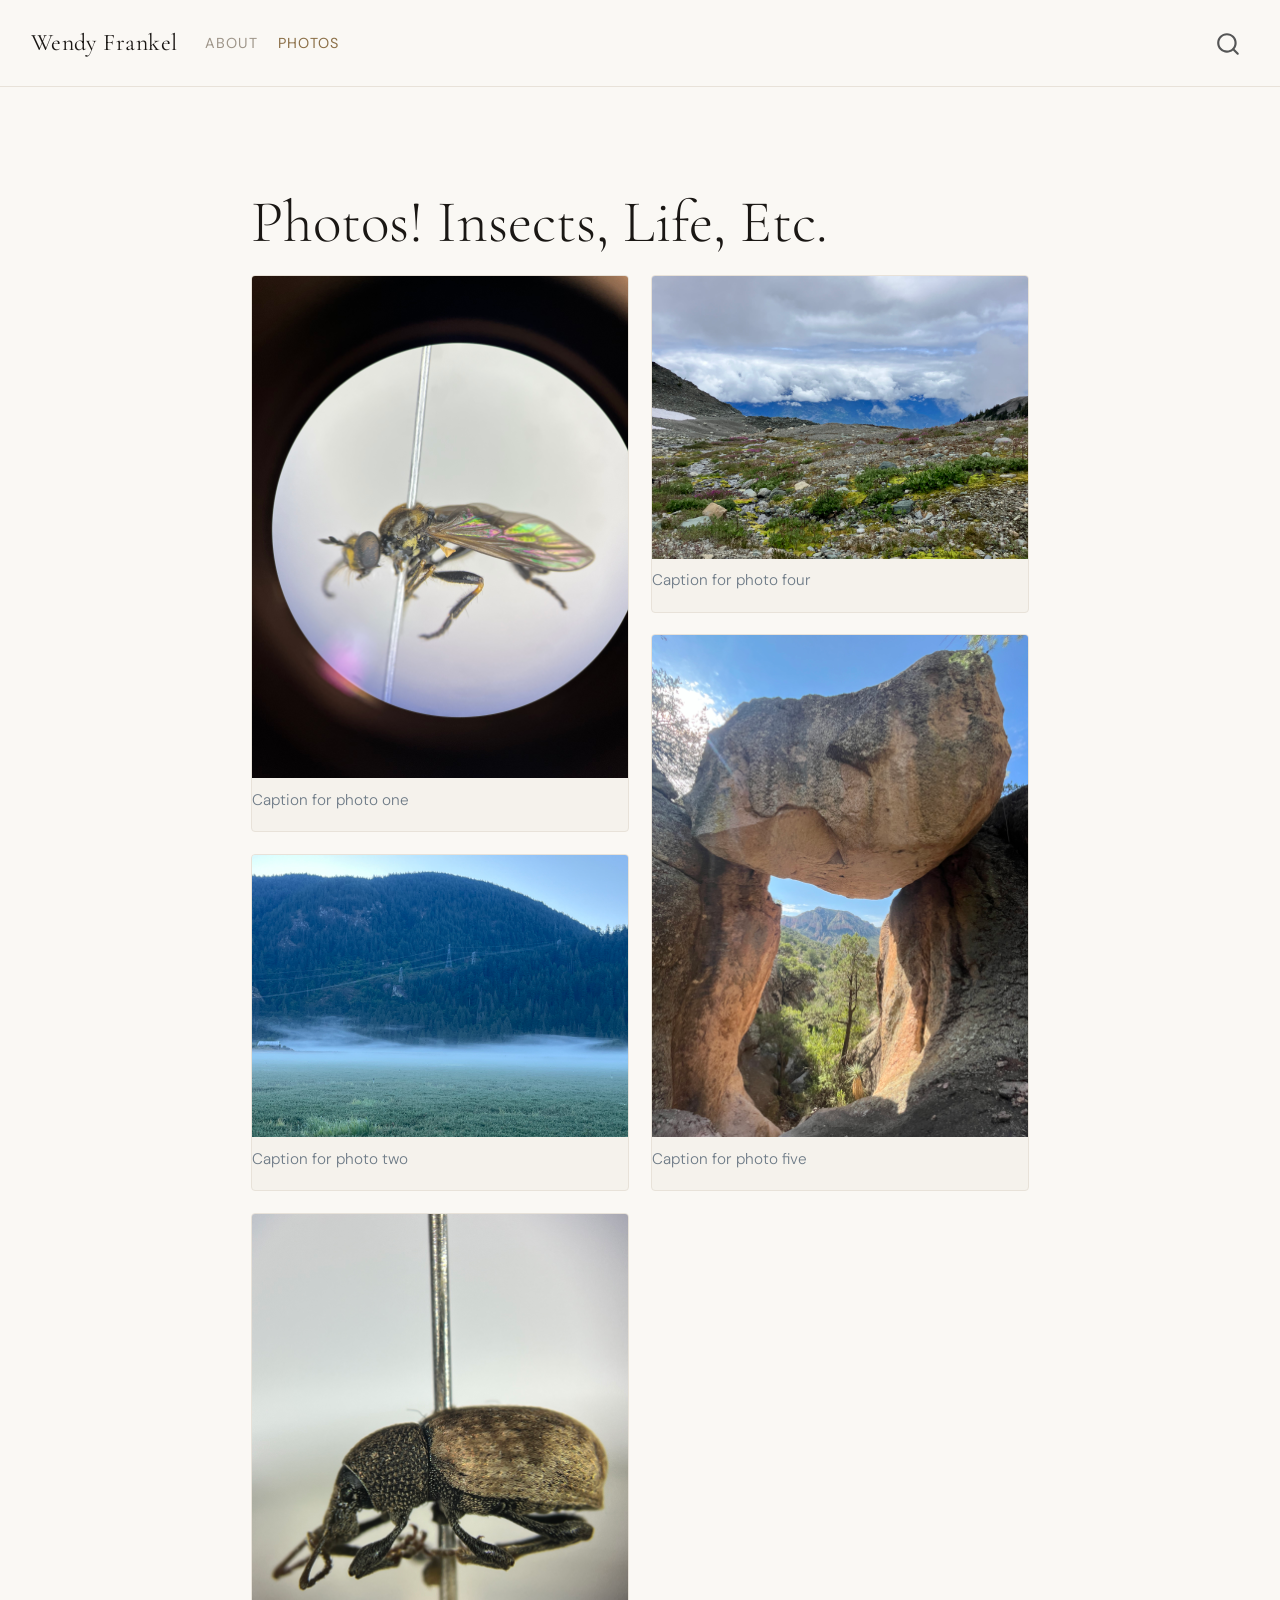
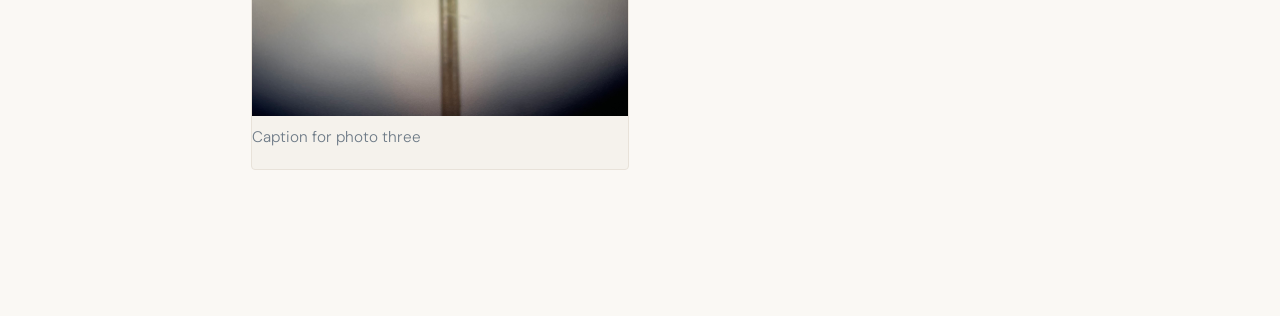
==== docs/photos.html @ 1eaa8f74 "redesign; more information, photos, styling" ====
<!DOCTYPE html>
<html xmlns="http://www.w3.org/1999/xhtml" lang="en" xml:lang="en"><head>

<meta charset="utf-8">
<meta name="generator" content="quarto-1.7.33">

<meta name="viewport" content="width=device-width, initial-scale=1.0, user-scalable=yes">


<title>photos – Wendy Frankel</title>
<style>
code{white-space: pre-wrap;}
span.smallcaps{font-variant: small-caps;}
div.columns{display: flex; gap: min(4vw, 1.5em);}
div.column{flex: auto; overflow-x: auto;}
div.hanging-indent{margin-left: 1.5em; text-indent: -1.5em;}
ul.task-list{list-style: none;}
ul.task-list li input[type="checkbox"] {
  width: 0.8em;
  margin: 0 0.8em 0.2em -1em; /* quarto-specific, see https://github.com/quarto-dev/quarto-cli/issues/4556 */ 
  vertical-align: middle;
}
</style>


<script src="site_libs/quarto-nav/quarto-nav.js"></script>
<script src="site_libs/quarto-nav/headroom.min.js"></script>
<script src="site_libs/clipboard/clipboard.min.js"></script>
<script src="site_libs/quarto-search/autocomplete.umd.js"></script>
<script src="site_libs/quarto-search/fuse.min.js"></script>
<script src="site_libs/quarto-search/quarto-search.js"></script>
<meta name="quarto:offset" content="./">
<script src="site_libs/quarto-html/quarto.js" type="module"></script>
<script src="site_libs/quarto-html/tabsets/tabsets.js" type="module"></script>
<script src="site_libs/quarto-html/popper.min.js"></script>
<script src="site_libs/quarto-html/tippy.umd.min.js"></script>
<script src="site_libs/quarto-html/anchor.min.js"></script>
<link href="site_libs/quarto-html/tippy.css" rel="stylesheet">
<link href="site_libs/quarto-html/quarto-syntax-highlighting-ea385d0e468b0dd5ea5bf0780b1290d9.css" rel="stylesheet" id="quarto-text-highlighting-styles">
<script src="site_libs/bootstrap/bootstrap.min.js"></script>
<link href="site_libs/bootstrap/bootstrap-icons.css" rel="stylesheet">
<link href="site_libs/bootstrap/bootstrap-c1fac2584b48ed01fb6e278e36375074.min.css" rel="stylesheet" append-hash="true" id="quarto-bootstrap" data-mode="light">
<script id="quarto-search-options" type="application/json">{
  "location": "navbar",
  "copy-button": false,
  "collapse-after": 3,
  "panel-placement": "end",
  "type": "overlay",
  "limit": 50,
  "keyboard-shortcut": [
    "f",
    "/",
    "s"
  ],
  "show-item-context": false,
  "language": {
    "search-no-results-text": "No results",
    "search-matching-documents-text": "matching documents",
    "search-copy-link-title": "Copy link to search",
    "search-hide-matches-text": "Hide additional matches",
    "search-more-match-text": "more match in this document",
    "search-more-matches-text": "more matches in this document",
    "search-clear-button-title": "Clear",
    "search-text-placeholder": "",
    "search-detached-cancel-button-title": "Cancel",
    "search-submit-button-title": "Submit",
    "search-label": "Search"
  }
}</script>


<link rel="stylesheet" href="styles.css">
</head>

<body class="nav-fixed quarto-light">

<div id="quarto-search-results"></div>
  <header id="quarto-header" class="headroom fixed-top">
    <nav class="navbar navbar-expand-lg " data-bs-theme="dark">
      <div class="navbar-container container-fluid">
      <div class="navbar-brand-container mx-auto">
    <a class="navbar-brand" href="./index.html">
    <span class="navbar-title">Wendy Frankel</span>
    </a>
  </div>
            <div id="quarto-search" class="" title="Search"></div>
          <button class="navbar-toggler" type="button" data-bs-toggle="collapse" data-bs-target="#navbarCollapse" aria-controls="navbarCollapse" role="menu" aria-expanded="false" aria-label="Toggle navigation" onclick="if (window.quartoToggleHeadroom) { window.quartoToggleHeadroom(); }">
  <span class="navbar-toggler-icon"></span>
</button>
          <div class="collapse navbar-collapse" id="navbarCollapse">
            <ul class="navbar-nav navbar-nav-scroll me-auto">
  <li class="nav-item">
    <a class="nav-link" href="./index.html"> 
<span class="menu-text">About</span></a>
  </li>  
  <li class="nav-item">
    <a class="nav-link active" href="./photos.html" aria-current="page"> 
<span class="menu-text">Photos</span></a>
  </li>  
</ul>
          </div> <!-- /navcollapse -->
            <div class="quarto-navbar-tools">
</div>
      </div> <!-- /container-fluid -->
    </nav>
</header>
<!-- content -->
<div id="quarto-content" class="quarto-container page-columns page-rows-contents page-layout-full page-navbar">
<!-- sidebar -->
<!-- margin-sidebar -->
    
<!-- main -->
<main class="content column-page" id="quarto-document-content"><header id="title-block-header" class="quarto-title-block"></header>




<section id="photos-insects-life-etc." class="level1 page-header">
<h1>Photos! Insects, Life, Etc.</h1>
</section>
<div class="section-container">
<div class="masonry-grid">
<div class="masonry-item">
<div class="quarto-figure quarto-figure-center">
<figure class="figure">
<p><img src="photos/photo1.jpg" class="masonry-photo img-fluid figure-img"></p>
<figcaption>Caption for photo one</figcaption>
</figure>
</div>
<div class="photo-caption">
<p>A robber fly at the Beaty, <em>Eudioctria sackeni</em></p>
</div>
</div>
<div class="masonry-item">
<div class="quarto-figure quarto-figure-center">
<figure class="figure">
<p><img src="photos/photo2.jpg" class="masonry-photo img-fluid figure-img"></p>
<figcaption>Caption for photo two</figcaption>
</figure>
</div>
<div class="photo-caption">
<p>Cranberry field in Pitt Meadows, which I monitored for pests in.</p>
</div>
</div>
<div class="masonry-item">
<div class="quarto-figure quarto-figure-center">
<figure class="figure">
<p><img src="photos/photo3.jpg" class="masonry-photo img-fluid figure-img"></p>
<figcaption>Caption for photo three</figcaption>
</figure>
</div>
<div class="photo-caption">
<p>A weevil at the Beaty.</p>
</div>
</div>
<div class="masonry-item">
<div class="quarto-figure quarto-figure-center">
<figure class="figure">
<p><img src="photos/photo4.jpg" class="masonry-photo img-fluid figure-img"></p>
<figcaption>Caption for photo four</figcaption>
</figure>
</div>
<div class="photo-caption">
<p>At the top of Black Tusk Mountain in Garibaldi National Park for a Bioblitz!</p>
</div>
</div>
<div class="masonry-item">
<div class="quarto-figure quarto-figure-center">
<figure class="figure">
<p><img src="photos/photo5.jpg" class="masonry-photo img-fluid figure-img"></p>
<figcaption>Caption for photo five</figcaption>
</figure>
</div>
<div class="photo-caption">
<p>Hike photo from my time at the Southwestern Research Station, Arizona.</p>
</div>
</div>
</div>
</div>



</main> <!-- /main -->
<script id="quarto-html-after-body" type="application/javascript">
  window.document.addEventListener("DOMContentLoaded", function (event) {
    const icon = "";
    const anchorJS = new window.AnchorJS();
    anchorJS.options = {
      placement: 'right',
      icon: icon
    };
    anchorJS.add('.anchored');
    const isCodeAnnotation = (el) => {
      for (const clz of el.classList) {
        if (clz.startsWith('code-annotation-')) {                     
          return true;
        }
      }
      return false;
    }
    const onCopySuccess = function(e) {
      // button target
      const button = e.trigger;
      // don't keep focus
      button.blur();
      // flash "checked"
      button.classList.add('code-copy-button-checked');
      var currentTitle = button.getAttribute("title");
      button.setAttribute("title", "Copied!");
      let tooltip;
      if (window.bootstrap) {
        button.setAttribute("data-bs-toggle", "tooltip");
        button.setAttribute("data-bs-placement", "left");
        button.setAttribute("data-bs-title", "Copied!");
        tooltip = new bootstrap.Tooltip(button, 
          { trigger: "manual", 
            customClass: "code-copy-button-tooltip",
            offset: [0, -8]});
        tooltip.show();    
      }
      setTimeout(function() {
        if (tooltip) {
          tooltip.hide();
          button.removeAttribute("data-bs-title");
          button.removeAttribute("data-bs-toggle");
          button.removeAttribute("data-bs-placement");
        }
        button.setAttribute("title", currentTitle);
        button.classList.remove('code-copy-button-checked');
      }, 1000);
      // clear code selection
      e.clearSelection();
    }
    const getTextToCopy = function(trigger) {
        const codeEl = trigger.previousElementSibling.cloneNode(true);
        for (const childEl of codeEl.children) {
          if (isCodeAnnotation(childEl)) {
            childEl.remove();
          }
        }
        return codeEl.innerText;
    }
    const clipboard = new window.ClipboardJS('.code-copy-button:not([data-in-quarto-modal])', {
      text: getTextToCopy
    });
    clipboard.on('success', onCopySuccess);
    if (window.document.getElementById('quarto-embedded-source-code-modal')) {
      const clipboardModal = new window.ClipboardJS('.code-copy-button[data-in-quarto-modal]', {
        text: getTextToCopy,
        container: window.document.getElementById('quarto-embedded-source-code-modal')
      });
      clipboardModal.on('success', onCopySuccess);
    }
      var localhostRegex = new RegExp(/^(?:http|https):\/\/localhost\:?[0-9]*\//);
      var mailtoRegex = new RegExp(/^mailto:/);
        var filterRegex = new RegExp('/' + window.location.host + '/');
      var isInternal = (href) => {
          return filterRegex.test(href) || localhostRegex.test(href) || mailtoRegex.test(href);
      }
      // Inspect non-navigation links and adorn them if external
     var links = window.document.querySelectorAll('a[href]:not(.nav-link):not(.navbar-brand):not(.toc-action):not(.sidebar-link):not(.sidebar-item-toggle):not(.pagination-link):not(.no-external):not([aria-hidden]):not(.dropdown-item):not(.quarto-navigation-tool):not(.about-link)');
      for (var i=0; i<links.length; i++) {
        const link = links[i];
        if (!isInternal(link.href)) {
          // undo the damage that might have been done by quarto-nav.js in the case of
          // links that we want to consider external
          if (link.dataset.originalHref !== undefined) {
            link.href = link.dataset.originalHref;
          }
        }
      }
    function tippyHover(el, contentFn, onTriggerFn, onUntriggerFn) {
      const config = {
        allowHTML: true,
        maxWidth: 500,
        delay: 100,
        arrow: false,
        appendTo: function(el) {
            return el.parentElement;
        },
        interactive: true,
        interactiveBorder: 10,
        theme: 'quarto',
        placement: 'bottom-start',
      };
      if (contentFn) {
        config.content = contentFn;
      }
      if (onTriggerFn) {
        config.onTrigger = onTriggerFn;
      }
      if (onUntriggerFn) {
        config.onUntrigger = onUntriggerFn;
      }
      window.tippy(el, config); 
    }
    const noterefs = window.document.querySelectorAll('a[role="doc-noteref"]');
    for (var i=0; i<noterefs.length; i++) {
      const ref = noterefs[i];
      tippyHover(ref, function() {
        // use id or data attribute instead here
        let href = ref.getAttribute('data-footnote-href') || ref.getAttribute('href');
        try { href = new URL(href).hash; } catch {}
        const id = href.replace(/^#\/?/, "");
        const note = window.document.getElementById(id);
        if (note) {
          return note.innerHTML;
        } else {
          return "";
        }
      });
    }
    const xrefs = window.document.querySelectorAll('a.quarto-xref');
    const processXRef = (id, note) => {
      // Strip column container classes
      const stripColumnClz = (el) => {
        el.classList.remove("page-full", "page-columns");
        if (el.children) {
          for (const child of el.children) {
            stripColumnClz(child);
          }
        }
      }
      stripColumnClz(note)
      if (id === null || id.startsWith('sec-')) {
        // Special case sections, only their first couple elements
        const container = document.createElement("div");
        if (note.children && note.children.length > 2) {
          container.appendChild(note.children[0].cloneNode(true));
          for (let i = 1; i < note.children.length; i++) {
            const child = note.children[i];
            if (child.tagName === "P" && child.innerText === "") {
              continue;
            } else {
              container.appendChild(child.cloneNode(true));
              break;
            }
          }
          if (window.Quarto?.typesetMath) {
            window.Quarto.typesetMath(container);
          }
          return container.innerHTML
        } else {
          if (window.Quarto?.typesetMath) {
            window.Quarto.typesetMath(note);
          }
          return note.innerHTML;
        }
      } else {
        // Remove any anchor links if they are present
        const anchorLink = note.querySelector('a.anchorjs-link');
        if (anchorLink) {
          anchorLink.remove();
        }
        if (window.Quarto?.typesetMath) {
          window.Quarto.typesetMath(note);
        }
        if (note.classList.contains("callout")) {
          return note.outerHTML;
        } else {
          return note.innerHTML;
        }
      }
    }
    for (var i=0; i<xrefs.length; i++) {
      const xref = xrefs[i];
      tippyHover(xref, undefined, function(instance) {
        instance.disable();
        let url = xref.getAttribute('href');
        let hash = undefined; 
        if (url.startsWith('#')) {
          hash = url;
        } else {
          try { hash = new URL(url).hash; } catch {}
        }
        if (hash) {
          const id = hash.replace(/^#\/?/, "");
          const note = window.document.getElementById(id);
          if (note !== null) {
            try {
              const html = processXRef(id, note.cloneNode(true));
              instance.setContent(html);
            } finally {
              instance.enable();
              instance.show();
            }
          } else {
            // See if we can fetch this
            fetch(url.split('#')[0])
            .then(res => res.text())
            .then(html => {
              const parser = new DOMParser();
              const htmlDoc = parser.parseFromString(html, "text/html");
              const note = htmlDoc.getElementById(id);
              if (note !== null) {
                const html = processXRef(id, note);
                instance.setContent(html);
              } 
            }).finally(() => {
              instance.enable();
              instance.show();
            });
          }
        } else {
          // See if we can fetch a full url (with no hash to target)
          // This is a special case and we should probably do some content thinning / targeting
          fetch(url)
          .then(res => res.text())
          .then(html => {
            const parser = new DOMParser();
            const htmlDoc = parser.parseFromString(html, "text/html");
            const note = htmlDoc.querySelector('main.content');
            if (note !== null) {
              // This should only happen for chapter cross references
              // (since there is no id in the URL)
              // remove the first header
              if (note.children.length > 0 && note.children[0].tagName === "HEADER") {
                note.children[0].remove();
              }
              const html = processXRef(null, note);
              instance.setContent(html);
            } 
          }).finally(() => {
            instance.enable();
            instance.show();
          });
        }
      }, function(instance) {
      });
    }
        let selectedAnnoteEl;
        const selectorForAnnotation = ( cell, annotation) => {
          let cellAttr = 'data-code-cell="' + cell + '"';
          let lineAttr = 'data-code-annotation="' +  annotation + '"';
          const selector = 'span[' + cellAttr + '][' + lineAttr + ']';
          return selector;
        }
        const selectCodeLines = (annoteEl) => {
          const doc = window.document;
          const targetCell = annoteEl.getAttribute("data-target-cell");
          const targetAnnotation = annoteEl.getAttribute("data-target-annotation");
          const annoteSpan = window.document.querySelector(selectorForAnnotation(targetCell, targetAnnotation));
          const lines = annoteSpan.getAttribute("data-code-lines").split(",");
          const lineIds = lines.map((line) => {
            return targetCell + "-" + line;
          })
          let top = null;
          let height = null;
          let parent = null;
          if (lineIds.length > 0) {
              //compute the position of the single el (top and bottom and make a div)
              const el = window.document.getElementById(lineIds[0]);
              top = el.offsetTop;
              height = el.offsetHeight;
              parent = el.parentElement.parentElement;
            if (lineIds.length > 1) {
              const lastEl = window.document.getElementById(lineIds[lineIds.length - 1]);
              const bottom = lastEl.offsetTop + lastEl.offsetHeight;
              height = bottom - top;
            }
            if (top !== null && height !== null && parent !== null) {
              // cook up a div (if necessary) and position it 
              let div = window.document.getElementById("code-annotation-line-highlight");
              if (div === null) {
                div = window.document.createElement("div");
                div.setAttribute("id", "code-annotation-line-highlight");
                div.style.position = 'absolute';
                parent.appendChild(div);
              }
              div.style.top = top - 2 + "px";
              div.style.height = height + 4 + "px";
              div.style.left = 0;
              let gutterDiv = window.document.getElementById("code-annotation-line-highlight-gutter");
              if (gutterDiv === null) {
                gutterDiv = window.document.createElement("div");
                gutterDiv.setAttribute("id", "code-annotation-line-highlight-gutter");
                gutterDiv.style.position = 'absolute';
                const codeCell = window.document.getElementById(targetCell);
                const gutter = codeCell.querySelector('.code-annotation-gutter');
                gutter.appendChild(gutterDiv);
              }
              gutterDiv.style.top = top - 2 + "px";
              gutterDiv.style.height = height + 4 + "px";
            }
            selectedAnnoteEl = annoteEl;
          }
        };
        const unselectCodeLines = () => {
          const elementsIds = ["code-annotation-line-highlight", "code-annotation-line-highlight-gutter"];
          elementsIds.forEach((elId) => {
            const div = window.document.getElementById(elId);
            if (div) {
              div.remove();
            }
          });
          selectedAnnoteEl = undefined;
        };
          // Handle positioning of the toggle
      window.addEventListener(
        "resize",
        throttle(() => {
          elRect = undefined;
          if (selectedAnnoteEl) {
            selectCodeLines(selectedAnnoteEl);
          }
        }, 10)
      );
      function throttle(fn, ms) {
      let throttle = false;
      let timer;
        return (...args) => {
          if(!throttle) { // first call gets through
              fn.apply(this, args);
              throttle = true;
          } else { // all the others get throttled
              if(timer) clearTimeout(timer); // cancel #2
              timer = setTimeout(() => {
                fn.apply(this, args);
                timer = throttle = false;
              }, ms);
          }
        };
      }
        // Attach click handler to the DT
        const annoteDls = window.document.querySelectorAll('dt[data-target-cell]');
        for (const annoteDlNode of annoteDls) {
          annoteDlNode.addEventListener('click', (event) => {
            const clickedEl = event.target;
            if (clickedEl !== selectedAnnoteEl) {
              unselectCodeLines();
              const activeEl = window.document.querySelector('dt[data-target-cell].code-annotation-active');
              if (activeEl) {
                activeEl.classList.remove('code-annotation-active');
              }
              selectCodeLines(clickedEl);
              clickedEl.classList.add('code-annotation-active');
            } else {
              // Unselect the line
              unselectCodeLines();
              clickedEl.classList.remove('code-annotation-active');
            }
          });
        }
    const findCites = (el) => {
      const parentEl = el.parentElement;
      if (parentEl) {
        const cites = parentEl.dataset.cites;
        if (cites) {
          return {
            el,
            cites: cites.split(' ')
          };
        } else {
          return findCites(el.parentElement)
        }
      } else {
        return undefined;
      }
    };
    var bibliorefs = window.document.querySelectorAll('a[role="doc-biblioref"]');
    for (var i=0; i<bibliorefs.length; i++) {
      const ref = bibliorefs[i];
      const citeInfo = findCites(ref);
      if (citeInfo) {
        tippyHover(citeInfo.el, function() {
          var popup = window.document.createElement('div');
          citeInfo.cites.forEach(function(cite) {
            var citeDiv = window.document.createElement('div');
            citeDiv.classList.add('hanging-indent');
            citeDiv.classList.add('csl-entry');
            var biblioDiv = window.document.getElementById('ref-' + cite);
            if (biblioDiv) {
              citeDiv.innerHTML = biblioDiv.innerHTML;
            }
            popup.appendChild(citeDiv);
          });
          return popup.innerHTML;
        });
      }
    }
  });
  </script>
</div> <!-- /content -->




</body></html>
---- docs/site_libs/quarto-html/tippy.css ----
.tippy-box[data-animation=fade][data-state=hidden]{opacity:0}[data-tippy-root]{max-width:calc(100vw - 10px)}.tippy-box{position:relative;background-color:#333;color:#fff;border-radius:4px;font-size:14px;line-height:1.4;white-space:normal;outline:0;transition-property:transform,visibility,opacity}.tippy-box[data-placement^=top]>.tippy-arrow{bottom:0}.tippy-box[data-placement^=top]>.tippy-arrow:before{bottom:-7px;left:0;border-width:8px 8px 0;border-top-color:initial;transform-origin:center top}.tippy-box[data-placement^=bottom]>.tippy-arrow{top:0}.tippy-box[data-placement^=bottom]>.tippy-arrow:before{top:-7px;left:0;border-width:0 8px 8px;border-bottom-color:initial;transform-origin:center bottom}.tippy-box[data-placement^=left]>.tippy-arrow{right:0}.tippy-box[data-placement^=left]>.tippy-arrow:before{border-width:8px 0 8px 8px;border-left-color:initial;right:-7px;transform-origin:center left}.tippy-box[data-placement^=right]>.tippy-arrow{left:0}.tippy-box[data-placement^=right]>.tippy-arrow:before{left:-7px;border-width:8px 8px 8px 0;border-right-color:initial;transform-origin:center right}.tippy-box[data-inertia][data-state=visible]{transition-timing-function:cubic-bezier(.54,1.5,.38,1.11)}.tippy-arrow{width:16px;height:16px;color:#333}.tippy-arrow:before{content:"";position:absolute;border-color:transparent;border-style:solid}.tippy-content{position:relative;padding:5px 9px;z-index:1}
---- docs/site_libs/quarto-html/quarto-syntax-highlighting-ea385d0e468b0dd5ea5bf0780b1290d9.css ----
/* quarto syntax highlight colors */
:root {
  --quarto-hl-ot-color: #003B4F;
  --quarto-hl-at-color: #657422;
  --quarto-hl-ss-color: #20794D;
  --quarto-hl-an-color: #5E5E5E;
  --quarto-hl-fu-color: #4758AB;
  --quarto-hl-st-color: #20794D;
  --quarto-hl-cf-color: #003B4F;
  --quarto-hl-op-color: #5E5E5E;
  --quarto-hl-er-color: #AD0000;
  --quarto-hl-bn-color: #AD0000;
  --quarto-hl-al-color: #AD0000;
  --quarto-hl-va-color: #111111;
  --quarto-hl-bu-color: inherit;
  --quarto-hl-ex-color: inherit;
  --quarto-hl-pp-color: #AD0000;
  --quarto-hl-in-color: #5E5E5E;
  --quarto-hl-vs-color: #20794D;
  --quarto-hl-wa-color: #5E5E5E;
  --quarto-hl-do-color: #5E5E5E;
  --quarto-hl-im-color: #00769E;
  --quarto-hl-ch-color: #20794D;
  --quarto-hl-dt-color: #AD0000;
  --quarto-hl-fl-color: #AD0000;
  --quarto-hl-co-color: #5E5E5E;
  --quarto-hl-cv-color: #5E5E5E;
  --quarto-hl-cn-color: #8f5902;
  --quarto-hl-sc-color: #5E5E5E;
  --quarto-hl-dv-color: #AD0000;
  --quarto-hl-kw-color: #003B4F;
}

/* other quarto variables */
:root {
  --quarto-font-monospace: SFMono-Regular, Menlo, Monaco, Consolas, "Liberation Mono", "Courier New", monospace;
}

/* syntax highlight based on Pandoc's rules */
pre > code.sourceCode > span {
  color: #003B4F;
}

code.sourceCode > span {
  color: #003B4F;
}

div.sourceCode,
div.sourceCode pre.sourceCode {
  color: #003B4F;
}

/* Normal */
code span {
  color: #003B4F;
}

/* Alert */
code span.al {
  color: #AD0000;
  font-style: inherit;
}

/* Annotation */
code span.an {
  color: #5E5E5E;
  font-style: inherit;
}

/* Attribute */
code span.at {
  color: #657422;
  font-style: inherit;
}

/* BaseN */
code span.bn {
  color: #AD0000;
  font-style: inherit;
}

/* BuiltIn */
code span.bu {
  font-style: inherit;
}

/* ControlFlow */
code span.cf {
  color: #003B4F;
  font-weight: bold;
  font-style: inherit;
}

/* Char */
code span.ch {
  color: #20794D;
  font-style: inherit;
}

/* Constant */
code span.cn {
  color: #8f5902;
  font-style: inherit;
}

/* Comment */
code span.co {
  color: #5E5E5E;
  font-style: inherit;
}

/* CommentVar */
code span.cv {
  color: #5E5E5E;
  font-style: italic;
}

/* Documentation */
code span.do {
  color: #5E5E5E;
  font-style: italic;
}

/* DataType */
code span.dt {
  color: #AD0000;
  font-style: inherit;
}

/* DecVal */
code span.dv {
  color: #AD0000;
  font-style: inherit;
}

/* Error */
code span.er {
  color: #AD0000;
  font-style: inherit;
}

/* Extension */
code span.ex {
  font-style: inherit;
}

/* Float */
code span.fl {
  color: #AD0000;
  font-style: inherit;
}

/* Function */
code span.fu {
  color: #4758AB;
  font-style: inherit;
}

/* Import */
code span.im {
  color: #00769E;
  font-style: inherit;
}

/* Information */
code span.in {
  color: #5E5E5E;
  font-style: inherit;
}

/* Keyword */
code span.kw {
  color: #003B4F;
  font-weight: bold;
  font-style: inherit;
}

/* Operator */
code span.op {
  color: #5E5E5E;
  font-style: inherit;
}

/* Other */
code span.ot {
  color: #003B4F;
  font-style: inherit;
}

/* Preprocessor */
code span.pp {
  color: #AD0000;
  font-style: inherit;
}

/* SpecialChar */
code span.sc {
  color: #5E5E5E;
  font-style: inherit;
}

/* SpecialString */
code span.ss {
  color: #20794D;
  font-style: inherit;
}

/* String */
code span.st {
  color: #20794D;
  font-style: inherit;
}

/* Variable */
code span.va {
  color: #111111;
  font-style: inherit;
}

/* VerbatimString */
code span.vs {
  color: #20794D;
  font-style: inherit;
}

/* Warning */
code span.wa {
  color: #5E5E5E;
  font-style: italic;
}

.prevent-inlining {
  content: "</";
}

/*# sourceMappingURL=538754cbb4183396a2435bcb80637e05.css.map */
---- docs/styles.css ----
/* ============================================
   WENDY FRANKEL — PORTFOLIO STYLES
   Clean & Minimal — Warm Neutral Palette
   ============================================ */

@import url('https://fonts.googleapis.com/css2?family=Cormorant+Garamond:ital,wght@0,300;0,400;0,600;1,300;1,400&family=DM+Sans:wght@300;400;500&display=swap');

/* ── CSS Variables ──────────────────────────── */
:root {
    --cream: #faf8f4;
    --warm-white: #f5f2ec;
    --stone: #e8e2d9;
    --warm-gray: #9e9589;
    --charcoal: #2c2825;
    --ink: #1a1714;
    --accent: #8b6f47;
    --accent-light: #c4a882;
    --accent-pale: #f0e9de;

    --font-display: 'Cormorant Garamond', Georgia, serif;
    --font-body: 'DM Sans', sans-serif;

    --max-width: 900px;
    --section-gap: 5rem;
}

/* ── Base ───────────────────────────────────── */
body {
    background-color: var(--cream);
    color: var(--charcoal);
    font-family: var(--font-body);
    font-weight: 300;
    line-height: 1.75;
    font-size: 1.05rem;
}

/* Override Quarto's default container width */
.quarto-container,
.page-columns {
    max-width: var(--max-width) !important;
    margin: 0 auto;
}

/* ── Navbar ─────────────────────────────────── */
.navbar {
    background-color: var(--cream) !important;
    border-bottom: 1px solid var(--stone);
    padding: 1rem 2rem;
}

.navbar-brand,
.navbar-title {
    font-family: var(--font-display);
    font-size: 1.4rem;
    font-weight: 400;
    color: var(--ink) !important;
    letter-spacing: 0.02em;
}

.nav-link {
    font-family: var(--font-body);
    font-size: 0.85rem;
    font-weight: 400;
    color: var(--warm-gray) !important;
    letter-spacing: 0.08em;
    text-transform: uppercase;
    transition: color 0.2s ease;
}

.nav-link:hover,
.nav-link.active {
    color: var(--accent) !important;
}

/* ── Hero Section ───────────────────────────── */
.hero-section {
    padding: 5rem 2rem 4rem;
    max-width: var(--max-width);
    margin: 0 auto;
}

.hero-content {
    display: flex;
    align-items: center;
    gap: 4rem;
}

.hero-text {
    flex: 1;
}

.hero-text h1 {
    font-family: var(--font-display);
    font-size: clamp(2.8rem, 6vw, 4.2rem);
    font-weight: 300;
    color: var(--ink);
    line-height: 1.1;
    margin: 0 0 0.5rem 0;
    letter-spacing: -0.01em;
}

.hero-text h3 {
    font-family: var(--font-body);
    font-size: 0.85rem;
    font-weight: 400;
    color: var(--warm-gray);
    letter-spacing: 0.1em;
    text-transform: uppercase;
    margin: 0 0 1.5rem 0;
    border: none;
}

.hero-tagline {
    font-size: 1.1rem;
    color: var(--charcoal);
    font-weight: 300;
    line-height: 1.6;
    margin-bottom: 2.5rem;
    max-width: 420px;
}

.hero-photo {
    flex-shrink: 0;
}

.profile-photo {
    width: 220px;
    height: 220px;
    object-fit: cover;
    border-radius: 50%;
    border: 3px solid var(--stone);
    box-shadow: 0 8px 32px rgba(44, 40, 37, 0.12);
    display: block;
}

/* ── Buttons ────────────────────────────────── */
.hero-buttons {
    display: flex;
    gap: 1rem;
    flex-wrap: wrap;
}

.btn-primary-custom,
.btn-secondary-custom {
    display: inline-block;
    padding: 0.65rem 1.6rem;
    font-family: var(--font-body);
    font-size: 0.82rem;
    font-weight: 500;
    letter-spacing: 0.08em;
    text-transform: uppercase;
    text-decoration: none !important;
    border-radius: 2px;
    transition: all 0.25s ease;
    cursor: pointer;
}

.btn-primary-custom {
    background-color: var(--accent);
    color: #fff !important;
    border: 1.5px solid var(--accent);
}

.btn-primary-custom:hover {
    background-color: var(--charcoal);
    border-color: var(--charcoal);
    color: #fff !important;
}

.btn-secondary-custom {
    background-color: transparent;
    color: var(--accent) !important;
    border: 1.5px solid var(--accent-light);
}

.btn-secondary-custom:hover {
    background-color: var(--accent-pale);
    border-color: var(--accent);
    color: var(--accent) !important;
}

/* ── Divider ────────────────────────────────── */
main hr {
    border: none;
    border-top: 1px solid var(--stone);
    margin: var(--section-gap) auto;
    max-width: var(--max-width);
}

/* ── Section Container ──────────────────────── */
.section-container {
    max-width: var(--max-width);
    margin: 0 auto;
    padding: 0 2rem;
}

.section-heading {
    font-family: var(--font-display);
    font-size: 2rem;
    font-weight: 300;
    color: var(--ink);
    letter-spacing: 0.01em;
    margin-bottom: 2.5rem;
    position: relative;
}

.section-heading::after {
    content: '';
    display: block;
    width: 2.5rem;
    height: 1.5px;
    background: var(--accent-light);
    margin-top: 0.6rem;
}

/* ── About Grid ─────────────────────────────── */
.about-grid {
    display: grid;
    grid-template-columns: 1fr 220px;
    gap: 3rem;
    align-items: start;
}

.about-text p {
    color: var(--charcoal);
    margin-bottom: 1.2rem;
}

.about-skills {
    background: var(--warm-white);
    border: 1px solid var(--stone);
    border-radius: 4px;
    padding: 1.5rem;
    font-size: 0.95rem;
}

.about-skills strong {
    font-family: var(--font-body);
    font-size: 0.75rem;
    letter-spacing: 0.1em;
    text-transform: uppercase;
    color: var(--warm-gray);
    display: block;
    margin-bottom: 0.75rem;
}

.about-skills ul {
    list-style: none;
    padding: 0;
    margin: 0;
}

.about-skills li {
    padding: 0.35rem 0;
    border-bottom: 1px solid var(--stone);
    font-size: 0.9rem;
    color: var(--charcoal);
}

.about-skills li:last-child {
    border-bottom: none;
}

/* ── Projects Grid ──────────────────────────── */
.projects-grid {
    display: grid;
    grid-template-columns: repeat(auto-fill, minmax(250px, 1fr));
    gap: 1.5rem;
}

.project-card {
    background: var(--warm-white);
    border: 1px solid var(--stone);
    border-radius: 4px;
    padding: 1.75rem;
    transition: box-shadow 0.25s ease, transform 0.25s ease;
}

.project-card:hover {
    box-shadow: 0 6px 24px rgba(44, 40, 37, 0.1);
    transform: translateY(-2px);
}

.project-card h3 {
    font-family: var(--font-display);
    font-size: 1.25rem;
    font-weight: 600;
    color: var(--ink);
    margin-top: 0;
    margin-bottom: 0.75rem;
    border: none;
}

.project-card p {
    font-size: 0.92rem;
    color: var(--warm-gray);
    line-height: 1.65;
    margin-bottom: 1.25rem;
}

.project-link {
    font-size: 0.82rem;
    font-weight: 500;
    letter-spacing: 0.05em;
    color: var(--accent) !important;
    text-decoration: none !important;
    transition: color 0.2s ease;
}

.project-link:hover {
    color: var(--charcoal) !important;
}

/* ── Contact ────────────────────────────────── */
.contact-row {
    display: flex;
    gap: 2rem;
    flex-wrap: wrap;
    align-items: center;
    padding: 1rem 0 3rem;
}

.contact-link {
    font-size: 0.85rem;
    font-weight: 500;
    letter-spacing: 0.06em;
    text-transform: uppercase;
    color: var(--warm-gray) !important;
    text-decoration: none !important;
    border-bottom: 1px solid transparent;
    padding-bottom: 2px;
    transition: all 0.2s ease;
}

.contact-link:hover {
    color: var(--accent) !important;
    border-bottom-color: var(--accent-light);
}

/* ── About Page Full Layout ─────────────────── */
.page-header {
    padding: 4rem 2rem 0;
    max-width: var(--max-width);
    margin: 0 auto;
}

.page-header h1 {
    font-family: var(--font-display);
    font-size: clamp(2.4rem, 5vw, 3.5rem);
    font-weight: 300;
    color: var(--ink);
    margin: 0;
}

.about-full-grid {
    display: grid;
    grid-template-columns: 200px 1fr;
    gap: 3.5rem;
    align-items: start;
    padding-top: 3rem;
}

.profile-photo-large {
    width: 200px;
    height: 240px;
    object-fit: cover;
    border-radius: 4px;
    border: 1px solid var(--stone);
    box-shadow: 0 4px 20px rgba(44, 40, 37, 0.1);
    display: block;
}

.about-full-text h2 {
    font-family: var(--font-display);
    font-size: 1.8rem;
    font-weight: 400;
    margin-top: 0;
}

.about-full-text h3 {
    font-family: var(--font-body);
    font-size: 0.78rem;
    font-weight: 500;
    letter-spacing: 0.1em;
    text-transform: uppercase;
    color: var(--warm-gray);
    margin-top: 2rem;
    margin-bottom: 0.75rem;
    border: none;
}

.about-cta {
    display: flex;
    gap: 1rem;
    flex-wrap: wrap;
    margin-top: 2rem;
}

/* ── Responsive ─────────────────────────────── */
@media (max-width: 680px) {
    .hero-content {
        flex-direction: column-reverse;
        gap: 2rem;
        text-align: center;
    }

    .hero-buttons {
        justify-content: center;
    }

    .hero-tagline {
        max-width: 100%;
    }

    .about-grid {
        grid-template-columns: 1fr;
    }

    .about-full-grid {
        grid-template-columns: 1fr;
    }

    .profile-photo-large {
        width: 160px;
        height: 190px;
    }

    .contact-row {
        gap: 1.25rem;
    }
}

/* ── Masonry Photos ─────────────────────────── */
.masonry-grid {
    columns: 3 280px;
    column-gap: 1.25rem;
    padding: 1rem 0 4rem;
}

.masonry-item {
    break-inside: avoid;
    margin-bottom: 1.25rem;
    position: relative;
    overflow: hidden;
    border-radius: 4px;
    background: var(--warm-white);
    border: 1px solid var(--stone);
}

.masonry-item:hover .photo-caption {
    opacity: 1;
    transform: translateY(0);
}

.masonry-photo {
    width: 100%;
    height: auto;
    display: block;
    transition: transform 0.4s ease;
}

.masonry-item:hover .masonry-photo {
    transform: scale(1.03);
}

.photo-caption {
    position: absolute;
    bottom: 0;
    left: 0;
    right: 0;
    background: linear-gradient(transparent, rgba(26, 23, 20, 0.75));
    color: #fff;
    font-size: 0.8rem;
    font-weight: 300;
    letter-spacing: 0.04em;
    padding: 1.5rem 0.9rem 0.75rem;
    opacity: 0;
    transform: translateY(4px);
    transition: all 0.3s ease;
}

@media (max-width: 680px) {
    .masonry-grid {
        columns: 2 160px;
    }
}

@media (max-width: 420px) {
    .masonry-grid {
        columns: 1;
    }
}

/* ── Hide Quarto boilerplate ────────────────── */
#title-block-header {
    display: none;
}

#quarto-margin-sidebar {
    display: none;
}

.quarto-title {
    display: none;
}
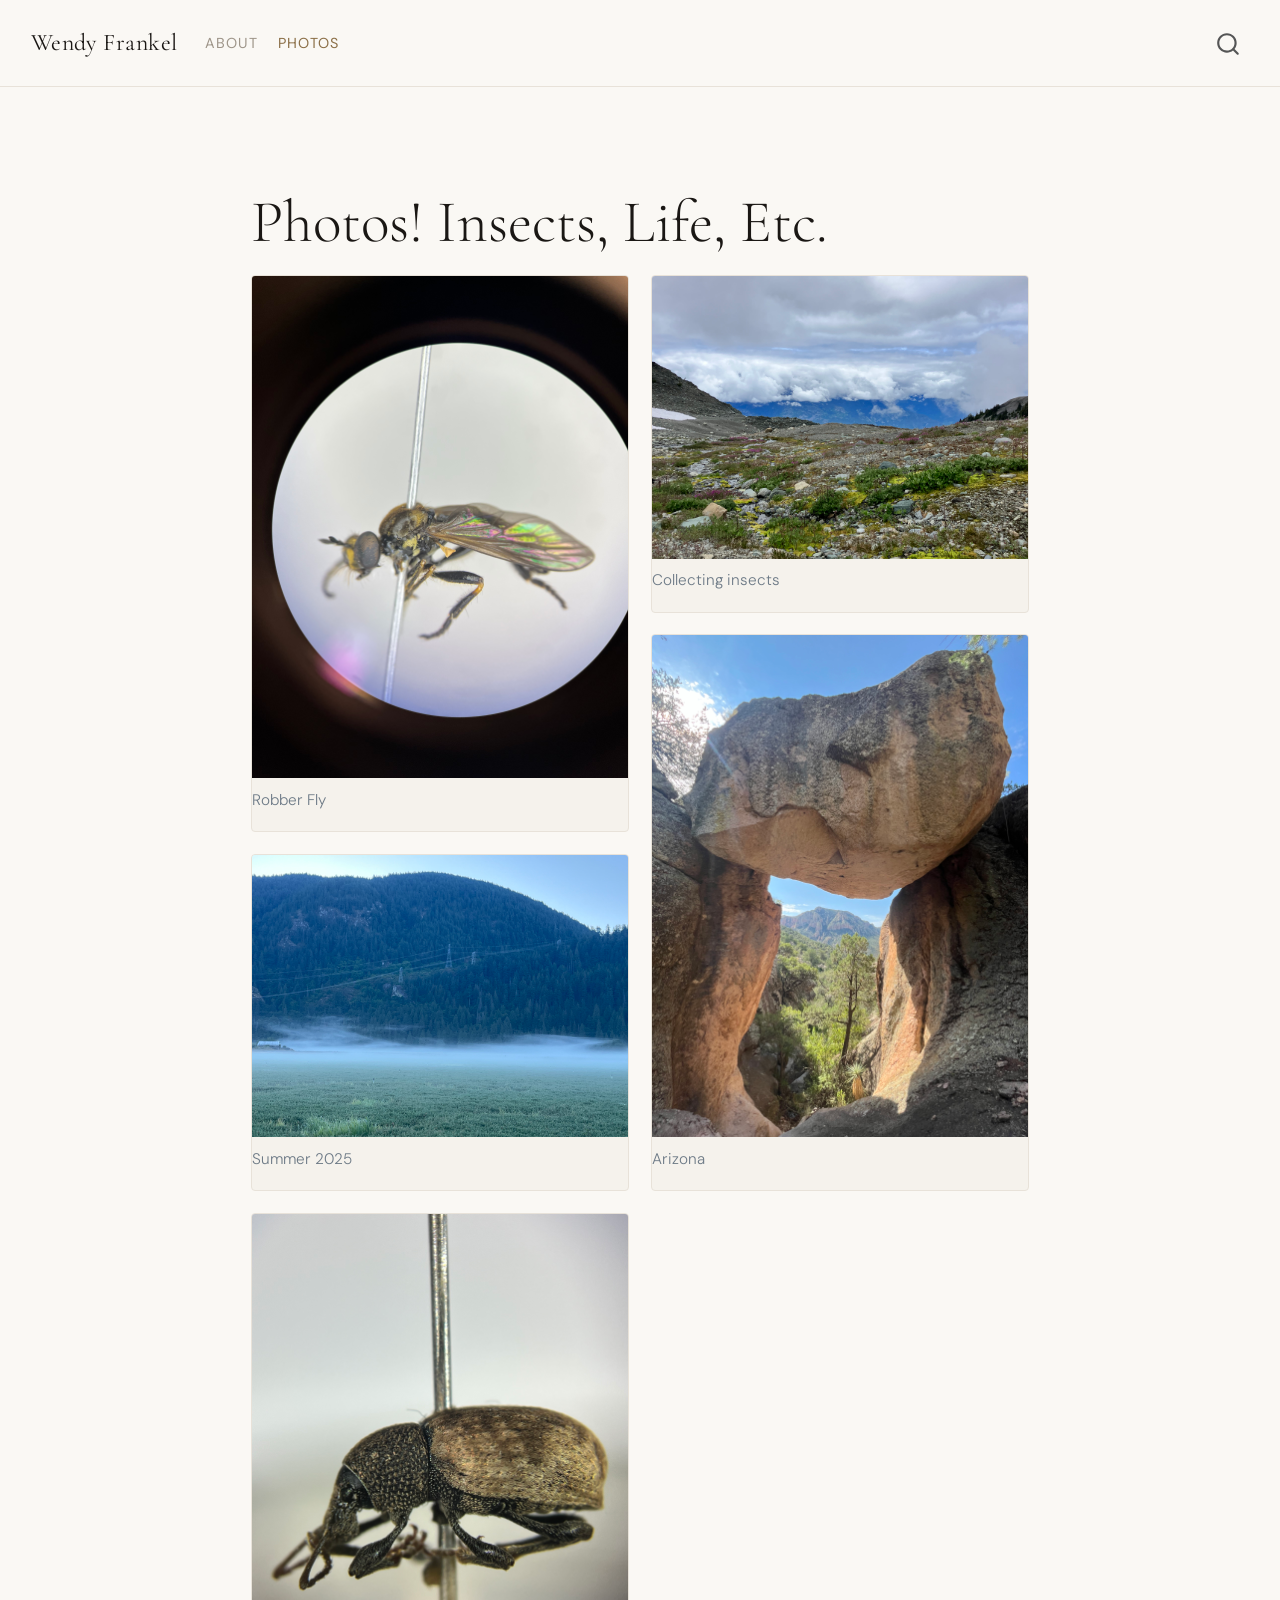
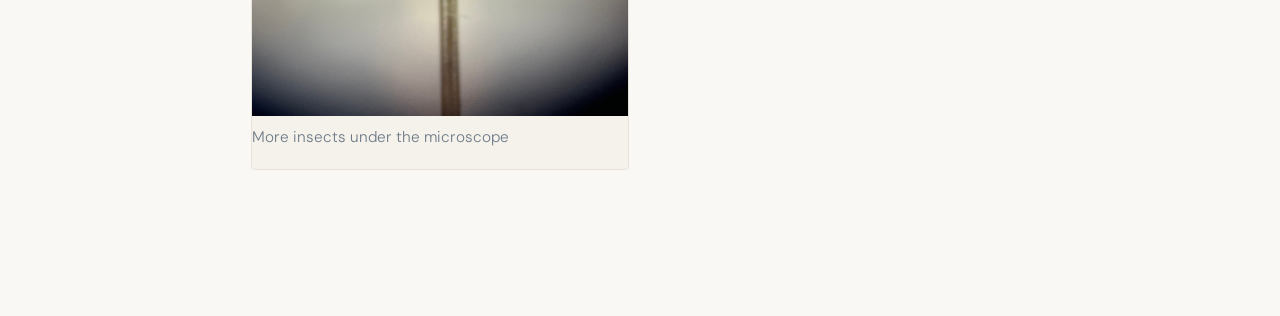
==== commit ea08b383: "rendered changes for captions" ====
--- a/docs/photos.html
+++ b/docs/photos.html
@@ -124,18 +124,18 @@
 <div class="quarto-figure quarto-figure-center">
 <figure class="figure">
 <p><img src="photos/photo1.jpg" class="masonry-photo img-fluid figure-img"></p>
-<figcaption>Caption for photo one</figcaption>
+<figcaption>Robber Fly</figcaption>
 </figure>
 </div>
 <div class="photo-caption">
-<p>A robber fly at the Beaty, <em>Eudioctria sackeni</em></p>
+<p>A robber fly at the Beaty Biodiversity Museum, <em>Eudioctria sackeni</em></p>
 </div>
 </div>
 <div class="masonry-item">
 <div class="quarto-figure quarto-figure-center">
 <figure class="figure">
 <p><img src="photos/photo2.jpg" class="masonry-photo img-fluid figure-img"></p>
-<figcaption>Caption for photo two</figcaption>
+<figcaption>Summer 2025</figcaption>
 </figure>
 </div>
 <div class="photo-caption">
@@ -146,7 +146,7 @@
 <div class="quarto-figure quarto-figure-center">
 <figure class="figure">
 <p><img src="photos/photo3.jpg" class="masonry-photo img-fluid figure-img"></p>
-<figcaption>Caption for photo three</figcaption>
+<figcaption>More insects under the microscope</figcaption>
 </figure>
 </div>
 <div class="photo-caption">
@@ -157,7 +157,7 @@
 <div class="quarto-figure quarto-figure-center">
 <figure class="figure">
 <p><img src="photos/photo4.jpg" class="masonry-photo img-fluid figure-img"></p>
-<figcaption>Caption for photo four</figcaption>
+<figcaption>Collecting insects</figcaption>
 </figure>
 </div>
 <div class="photo-caption">
@@ -168,7 +168,7 @@
 <div class="quarto-figure quarto-figure-center">
 <figure class="figure">
 <p><img src="photos/photo5.jpg" class="masonry-photo img-fluid figure-img"></p>
-<figcaption>Caption for photo five</figcaption>
+<figcaption>Arizona</figcaption>
 </figure>
 </div>
 <div class="photo-caption">
